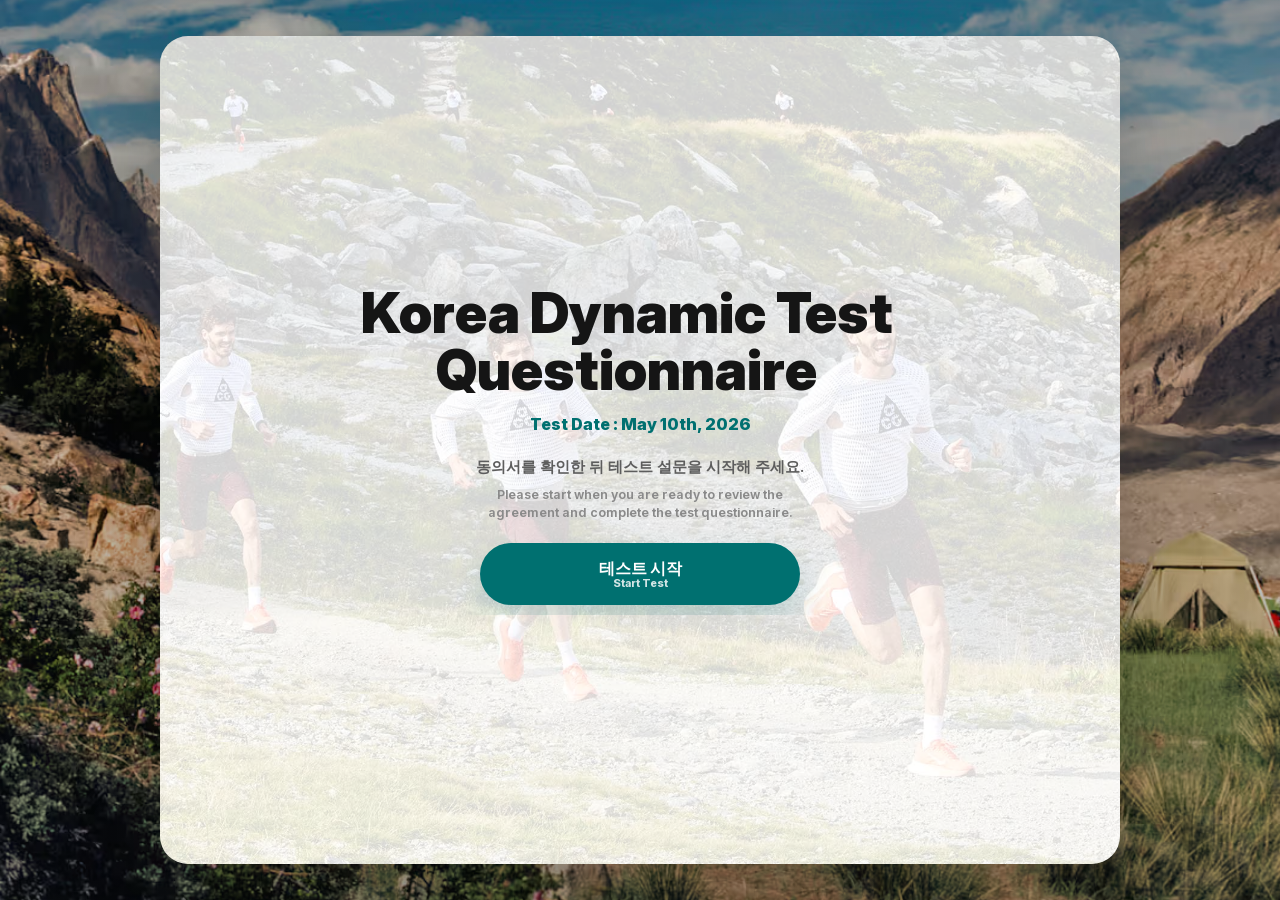
==== index.html @ 6adc4cdc "Connect dashboard to Excel response flow" ====
<!doctype html>
<html lang="ko">
  <head>
    <meta charset="utf-8">
    <meta name="viewport" content="width=device-width, initial-scale=1, viewport-fit=cover">
    <title>Korea Dynamic Test Questionnaire</title>
    <link rel="preload" href="./assets/fonts/InterVariable.woff2" as="font" type="font/woff2" crossorigin>
    <link rel="stylesheet" href="./styles.css?v=20260427-final-preference-stack">
  </head>
  <body>
    <main class="stage" aria-live="polite">
      <section class="phone" aria-label="Korea Dynamic Test Questionnaire">
        <button class="profile-button" id="settingsButton" type="button" aria-label="Settings" hidden>
          <svg viewBox="0 0 24 24" aria-hidden="true">
            <circle cx="12" cy="8" r="3.2"></circle>
            <path d="M5.6 20c.7-3.4 3.1-5.5 6.4-5.5s5.7 2.1 6.4 5.5"></path>
            <path d="M8 22h8"></path>
          </svg>
        </button>

        <section class="masthead">
          <p class="kicker" id="kicker">Korea Dynamic Test Questionnaire</p>
          <h1 id="screenTitle"></h1>
          <p class="screen-meta" id="screenMeta" hidden></p>
        </section>

        <section class="content" id="content"></section>

        <footer class="bottom-nav">
          <div class="footer-progress" aria-label="Survey progress">
            <span class="progress-count" id="progressCount">1/29</span>
            <div class="progress-track">
              <span id="progressBar"></span>
            </div>
          </div>
          <div class="nav-actions">
            <button class="fab secondary" id="backButton" type="button" aria-label="Previous">
              <svg viewBox="0 0 24 24" aria-hidden="true">
                <path d="M15 6l-6 6 6 6"></path>
              </svg>
            </button>
            <button class="fab" id="nextButton" type="button" aria-label="Next">
              <svg viewBox="0 0 24 24" aria-hidden="true">
                <path d="M9 6l6 6-6 6"></path>
              </svg>
            </button>
          </div>
        </footer>
      </section>
    </main>

    <dialog class="settings" id="settingsDialog" hidden>
      <form method="dialog" class="settings-form">
        <h2>Submission</h2>
        <label for="flowUrl">Test endpoint URL</label>
        <input id="flowUrl" type="url" autocomplete="off" spellcheck="false">
        <p id="settingsHint">Production uses the Microsoft 365 SharePoint list when opened from SharePoint.</p>
        <menu>
          <button value="cancel" type="submit">Close</button>
          <button id="saveSettings" value="default" type="button">Save</button>
        </menu>
      </form>
    </dialog>

    <script src="./app.js?v=20260429-live-excel"></script>
  </body>
</html>
---- styles.css ----
@font-face {
  font-family: "Inter";
  src: url("./assets/fonts/InterVariable.woff2") format("woff2");
  font-display: swap;
  font-style: normal;
  font-weight: 100 900;
}

@font-face {
  font-family: "Inter";
  src: url("./assets/fonts/InterVariable-Italic.woff2") format("woff2");
  font-display: swap;
  font-style: italic;
  font-weight: 100 900;
}

:root {
  --accent: #007070;
  --accent-soft: #e5f4f4;
  --ink: #151515;
  --muted: #8b8b8b;
  --line: #e9e9e9;
  --paper: #ffffff;
  --canvas: #d9d9d9;
  --danger: #a73434;
  --shadow: 0 34px 86px rgba(0, 0, 0, 0.22);
}

* {
  box-sizing: border-box;
}

html,
body {
  min-width: 320px;
  min-height: 100%;
}

body {
  margin: 0;
  background:
    linear-gradient(180deg, rgba(11, 20, 19, 0.16), rgba(11, 20, 19, 0.34)),
    url("./assets/page-background.avif") center / cover fixed,
    var(--canvas);
  color: var(--ink);
  font-family: "Inter", "Apple SD Gothic Neo", "Malgun Gothic", "Noto Sans KR", ui-sans-serif, system-ui, -apple-system, BlinkMacSystemFont, "Segoe UI", sans-serif;
  letter-spacing: 0;
}

button,
input,
textarea {
  font: inherit;
  letter-spacing: 0;
}

[hidden] {
  display: none !important;
}

.stage {
  min-height: 100svh;
  display: grid;
  place-items: center;
  padding: 24px;
}

.phone {
  position: relative;
  isolation: isolate;
  width: min(390px, calc(100vw - 32px));
  height: min(844px, calc(100svh - 48px));
  min-height: 680px;
  display: grid;
  grid-template-columns: minmax(0, 1fr);
  grid-template-rows: auto minmax(0, 1fr) 112px;
  overflow: hidden;
  background: var(--paper);
  border-radius: 28px;
  box-shadow: var(--shadow);
  padding: 0 34px;
}

.phone::before {
  content: "";
  position: absolute;
  inset: 0;
  z-index: 0;
  background-image: url("./assets/background.avif");
  background-position: center;
  background-size: cover;
  opacity: 0;
  pointer-events: none;
  transform: scale(1.02);
  transition: opacity 220ms ease;
}

.phone.has-page-background::before {
  opacity: 0.18;
}

.phone.is-start {
  grid-template-rows: auto auto;
  align-content: center;
  row-gap: 22px;
}

.profile-button {
  position: absolute;
  z-index: 1;
  top: 22px;
  right: 30px;
  width: 28px;
  height: 28px;
  display: grid;
  place-items: center;
  padding: 0;
  border: 0;
  background: transparent;
  color: #686868;
  cursor: pointer;
}

.profile-button svg {
  width: 22px;
  height: 22px;
  fill: none;
  stroke: currentColor;
  stroke-width: 1.9;
  stroke-linecap: round;
  stroke-linejoin: round;
}

.masthead {
  position: relative;
  z-index: 1;
  min-width: 0;
  padding-top: 52px;
}

.phone.is-start .masthead {
  padding-top: 0;
  text-align: center;
}

.kicker {
  display: none;
  margin: 0 0 36px;
  font-size: 22px;
  font-weight: 850;
  line-height: 1.1;
}

#screenTitle {
  max-width: 100%;
  min-height: 0;
  margin: 0 0 4px;
  color: #595959;
  font-size: 18px;
  font-weight: 800;
  line-height: 1.2;
  overflow-wrap: anywhere;
  word-break: break-word;
}

.screen-title-ko,
.screen-title-en,
.screen-meta-ko,
.screen-meta-en,
.copy-ko,
.copy-en,
.button-ko,
.button-en,
.row-ko,
.row-en,
.scale-value-ko,
.scale-value-en,
.choice-label-ko,
.choice-label-en {
  display: block;
}

.screen-title-ko {
  overflow-wrap: normal;
  word-break: keep-all;
}

.screen-title-en {
  margin-top: 4px;
  color: #8a8a8a;
  font-size: 0.7em;
  font-weight: 760;
  line-height: 1.16;
}

.phone.is-start #screenTitle {
  color: var(--ink);
  font-size: clamp(34px, 7.4vw, 56px);
  font-weight: 880;
  line-height: 1.02;
}

.phone.is-start #screenTitle .screen-title-en {
  margin-top: 12px;
  color: #5f6664;
  font-size: clamp(15px, 2.2vw, 19px);
  font-weight: 760;
  line-height: 1.18;
}

.screen-meta {
  margin: 16px 0 0;
  color: var(--accent);
  font-size: 16px;
  font-weight: 850;
  line-height: 1.2;
}

.screen-meta-en {
  margin-top: 4px;
  color: rgba(0, 112, 112, 0.66);
  font-size: 0.78em;
  font-weight: 760;
}

.progress-track {
  width: 100%;
  height: 4px;
  overflow: hidden;
  background: #eeeeee;
  border-radius: 999px;
}

.progress-track span {
  display: block;
  width: 0;
  height: 100%;
  background: var(--accent);
  border-radius: inherit;
  transition: width 240ms ease;
}

.content {
  position: relative;
  z-index: 1;
  min-width: 0;
  width: 100%;
  min-height: 0;
  overflow-x: hidden;
  overflow-y: auto;
  padding: 6px 2px 10px;
  scrollbar-width: none;
}

.phone.is-start .content {
  display: grid;
  align-content: start;
  justify-items: center;
  padding-top: 0;
  text-align: center;
}

.content::-webkit-scrollbar {
  display: none;
}

.question-copy {
  max-width: 100%;
  margin: 0 0 22px;
  color: #696969;
  font-size: 14px;
  font-weight: 700;
  line-height: 1.45;
  white-space: pre-line;
  overflow-wrap: anywhere;
  word-break: break-word;
}

.localized-copy {
  white-space: normal;
}

.copy-block {
  white-space: pre-line;
}

.question-copy .copy-en,
.submit-copy .copy-en,
.start-copy .copy-en {
  margin-top: 8px;
  color: #8a8a8a;
  font-size: 0.82em;
  font-weight: 650;
  line-height: 1.42;
}

.agreement-copy .copy-ko {
  color: #4e4e4e;
}

.agreement-copy .copy-en {
  margin-top: 18px;
  padding-top: 16px;
  border-top: 1px solid rgba(0, 112, 112, 0.16);
}

.question-copy.intro {
  color: #565656;
  font-weight: 650;
}

.question-copy a {
  color: var(--accent);
  text-decoration: none;
  overflow-wrap: anywhere;
}

.survey-image-frame {
  position: relative;
  width: min(56%, 220px);
  min-height: clamp(82px, 15svh, 130px);
  margin: 0 auto 12px;
  overflow: hidden;
  border-radius: 8px;
  background: #f4f4f4;
}

.survey-image-frame.is-foot-entry {
  width: min(34%, 132px);
  min-height: clamp(54px, 8svh, 82px);
  margin-bottom: 10px;
}

.survey-image-frame.is-lace-secure {
  width: min(44%, 172px);
  min-height: clamp(64px, 10svh, 100px);
  margin-bottom: 10px;
}

.start-panel {
  display: grid;
  justify-items: center;
  gap: 22px;
  width: min(100%, 390px);
}

.start-copy {
  max-width: 330px;
  margin: 0;
  color: #5d5d5d;
  font-size: 15px;
  font-weight: 700;
  line-height: 1.45;
}

.primary-action {
  width: min(100%, 320px);
  min-height: 62px;
  border: 0;
  border-radius: 999px;
  background: var(--accent);
  color: #ffffff;
  padding: 0 24px;
  font-size: 16px;
  font-weight: 850;
  cursor: pointer;
  box-shadow: 0 16px 32px rgba(0, 112, 112, 0.18);
  transform: translateY(0) scale(1);
  transition:
    background-color 150ms ease,
    box-shadow 150ms ease,
    transform 150ms ease;
  -webkit-tap-highlight-color: transparent;
}

.button-ko {
  font-size: 1em;
  line-height: 1.1;
}

.button-en {
  margin-top: 1px;
  font-size: 0.68em;
  font-weight: 760;
  line-height: 0.96;
  opacity: 0.82;
}

.primary-action:hover {
  background: #008181;
  box-shadow: 0 18px 34px rgba(0, 112, 112, 0.22);
}

.primary-action:active {
  background: #005f5f;
  box-shadow: 0 8px 18px rgba(0, 112, 112, 0.18);
  transform: translateY(2px) scale(0.985);
}

.primary-action:focus-visible {
  outline: 3px solid rgba(0, 112, 112, 0.22);
  outline-offset: 4px;
}

.survey-image-frame.is-loaded {
  min-height: 0;
  background: transparent;
}

.survey-image-frame.is-error {
  display: grid;
  min-height: 154px;
  place-items: center;
  border: 1px solid #e2e2e2;
  color: #858585;
  font-size: 13px;
  font-weight: 750;
}

.image-skeleton {
  position: absolute;
  inset: 0;
  overflow: hidden;
  border-radius: inherit;
  background:
    linear-gradient(100deg, #eeeeee 0%, #f8f8f8 42%, #e9e9e9 72%),
    #f1f1f1;
}

.image-skeleton::before {
  content: "";
  position: absolute;
  inset: 0;
  transform: translateX(-100%);
  background: linear-gradient(90deg, transparent, rgba(255, 255, 255, 0.74), transparent);
  animation: image-skeleton-sweep 1.25s ease-in-out infinite;
}

.survey-image-frame.is-loaded .image-skeleton {
  opacity: 0;
  pointer-events: none;
  transition: opacity 180ms ease;
}

.survey-image-frame.is-error .image-skeleton {
  position: static;
  display: grid;
  place-items: center;
  background: transparent;
}

.survey-image-frame.is-error .image-skeleton::before,
.survey-image-frame.is-error .survey-image {
  display: none;
}

.survey-image {
  display: block;
  width: 100%;
  max-width: 100%;
  height: auto;
  object-fit: contain;
  border-radius: 8px;
  background: transparent;
  opacity: 0;
  transform: translateY(3px);
  transition: opacity 180ms ease, transform 180ms ease;
}

.survey-image-frame.is-loaded .survey-image {
  opacity: 1;
  transform: translateY(0);
}

@keyframes image-skeleton-sweep {
  100% {
    transform: translateX(100%);
  }
}

.strava-route-card {
  width: 100%;
  min-height: 390px;
  margin: 0 0 18px;
  overflow: hidden;
  border-radius: 8px;
  background: #f3f3f3;
}

.strava-route-card iframe {
  width: 100% !important;
  max-width: 100% !important;
  min-width: 0 !important;
  border: 0;
  border-radius: 8px;
}

.strava-pending-card {
  width: 100%;
  margin: 0 0 16px;
  padding: clamp(20px, 4.2vw, 30px);
  border: 1px solid rgba(0, 112, 112, 0.14);
  border-radius: 10px;
  background:
    linear-gradient(135deg, rgba(0, 112, 112, 0.08), rgba(255, 255, 255, 0) 42%),
    #ffffff;
  box-shadow: 0 18px 34px rgba(14, 36, 34, 0.08);
}

.strava-pending-badge {
  display: inline-flex;
  align-items: center;
  min-height: 24px;
  padding: 0 10px;
  border-radius: 999px;
  background: rgba(0, 112, 112, 0.1);
  color: var(--accent);
  font-size: 11px;
  font-weight: 860;
  letter-spacing: 0.04em;
}

.strava-pending-card h2 {
  margin: 12px 0 6px;
  color: #242424;
  font-size: clamp(21px, 3.6vw, 28px);
  font-weight: 880;
  line-height: 1.05;
}

.strava-pending-location {
  margin: 0;
  color: #6e7774;
  font-size: 14px;
  font-weight: 740;
  line-height: 1.35;
}

.strava-pending-details {
  display: grid;
  grid-template-columns: repeat(2, minmax(0, 1fr));
  gap: 12px;
  margin: 18px 0 18px;
}

.strava-pending-details div {
  min-width: 0;
  padding-top: 12px;
  border-top: 1px solid rgba(0, 112, 112, 0.16);
}

.strava-pending-details dt {
  color: #87918e;
  font-size: 11px;
  font-weight: 820;
  text-transform: uppercase;
}

.strava-pending-details dd {
  margin: 5px 0 0;
  color: #2d3533;
  font-size: 13px;
  font-weight: 780;
  line-height: 1.32;
}

.strava-pending-route {
  display: grid;
  grid-template-columns: 14px 1fr 14px 1fr 14px;
  align-items: center;
  margin: 0 0 16px;
}

.strava-pending-route span {
  width: 14px;
  height: 14px;
  border: 3px solid var(--accent);
  border-radius: 50%;
  background: #ffffff;
}

.strava-pending-route i {
  height: 3px;
  border-radius: 999px;
  background: linear-gradient(90deg, rgba(0, 112, 112, 0.25), rgba(0, 112, 112, 0.75));
}

.strava-pending-link {
  display: inline-flex;
  align-items: center;
  justify-content: center;
  min-height: 42px;
  padding: 0 18px;
  border-radius: 999px;
  background: var(--accent);
  color: #ffffff;
  font-size: 13px;
  font-weight: 850;
  text-decoration: none;
  transition: transform 150ms ease, background 150ms ease;
}

.strava-pending-link:active {
  transform: scale(0.98);
}

.choice-list {
  display: grid;
  gap: 14px;
}

.choice {
  min-height: 42px;
  width: 100%;
  border: 2px solid #9d9d9d;
  border-radius: 999px;
  background: transparent;
  color: #707070;
  padding: 8px 16px;
  font-size: 13px;
  font-weight: 800;
  line-height: 1.2;
  text-align: center;
  overflow-wrap: anywhere;
  cursor: pointer;
  transition: background 150ms ease, border-color 150ms ease, color 150ms ease, transform 150ms ease;
}

.choice:hover,
.choice:focus-visible {
  border-color: var(--accent);
  color: var(--accent);
}

.choice.is-selected {
  border-color: var(--accent);
  background: var(--accent);
  color: #ffffff;
}

.matrix {
  display: grid;
  gap: 22px;
}

.matrix.is-single-response {
  gap: 14px;
}

.matrix-row {
  display: grid;
  gap: 8px;
}

.matrix-row + .matrix-row {
  margin-top: 8px;
  padding-top: 18px;
}

.matrix-row + .matrix-row::before {
  display: none;
}

.matrix-row + .matrix-row .row-title {
  color: var(--accent);
}

.row-title {
  color: #444444;
  font-size: 16px;
  font-weight: 850;
  line-height: 1.1;
}

.row-en {
  margin-top: 3px;
  color: #8b8b8b;
  font-size: 0.78em;
  font-weight: 780;
}

.answer-scale {
  --pos: 50%;
  --marker-selected-color: var(--accent);
  --marker-selected-shadow: rgba(0, 112, 112, 0.22);
  width: 100%;
  max-width: 560px;
  display: grid;
  gap: 12px;
  margin-inline: auto;
  padding-top: 0;
}

.scale-readout {
  min-height: 30px;
  display: flex;
  align-items: baseline;
}

.scale-value {
  max-width: 100%;
  color: #242424;
  font-size: 24px;
  font-weight: 860;
  line-height: 1.08;
  overflow-wrap: anywhere;
}

.scale-value-en {
  margin-top: 3px;
  color: inherit;
  font-size: 0.58em;
  font-weight: 760;
  line-height: 1.18;
  opacity: 0.82;
}

.marker-scale .scale-readout {
  justify-content: center;
  text-align: center;
}

.liking-scale .scale-readout {
  justify-content: center;
  text-align: center;
}

.marker-scale .scale-value {
  color: var(--marker-selected-color);
  font-size: 22px;
  text-align: center;
}

.marker-scale.is-empty .scale-value {
  visibility: hidden;
}

.liking-scale {
  --face-size: 34px;
}

.liking-control {
  position: relative;
  height: 50px;
}

.liking-range {
  position: absolute;
  inset: 0;
  z-index: 3;
  width: 100%;
  height: 100%;
  margin: 0;
  opacity: 0;
  cursor: grab;
}

.liking-range:active {
  cursor: grabbing;
}

.liking-range:focus-visible + .face-slider .rating-face-thumb {
  outline: 3px solid rgba(0, 112, 112, 0.22);
  outline-offset: 4px;
}

.face-slider {
  position: absolute;
  top: 0;
  right: calc(var(--face-size) / 2);
  bottom: 0;
  left: calc(var(--face-size) / 2);
  pointer-events: none;
}

.face-rail {
  position: absolute;
  left: 0;
  right: 0;
  top: 50%;
  height: 6px;
  border-radius: 999px;
  background: linear-gradient(
    90deg,
    rgba(217, 90, 47, 0.78) 0%,
    rgba(220, 150, 52, 0.76) 25%,
    rgba(224, 198, 56, 0.72) 50%,
    rgba(187, 207, 72, 0.74) 75%,
    rgba(92, 165, 64, 0.8) 100%
  );
  transform: translateY(-50%);
  box-shadow:
    inset 0 1px 1px rgba(255, 255, 255, 0.58),
    inset 0 -1px 1px rgba(22, 35, 33, 0.1);
}

.face-rail::before {
  content: "";
  position: absolute;
  inset: 0 auto 0 0;
  width: var(--pos);
  border-radius: inherit;
  background: rgba(255, 255, 255, 0.18);
  mix-blend-mode: screen;
}

.face-stops {
  position: absolute;
  inset: 0;
}

.face-stops span {
  position: absolute;
  top: 50%;
  left: 0;
  width: 7px;
  height: 7px;
  border-radius: 50%;
  background: #f8fbfa;
  box-shadow: 0 0 0 1px rgba(0, 112, 112, 0.12);
  transform: translate(-50%, -50%);
}

.face-stops span:nth-child(2) {
  left: 25%;
}

.face-stops span:nth-child(3) {
  left: 50%;
}

.face-stops span:nth-child(4) {
  left: 75%;
}

.face-stops span:nth-child(5) {
  left: 100%;
}

.rating-face-thumb {
  position: absolute;
  left: var(--pos);
  top: 50%;
  width: var(--face-size);
  box-shadow:
    inset 4px 5px 9px rgba(255, 255, 255, 0.3),
    inset -6px -8px 12px rgba(0, 0, 0, 0.14),
    0 8px 16px rgba(19, 32, 31, 0.16);
  transform: translate(-50%, -50%);
  transition: left 180ms ease;
}

.scale-labels {
  display: flex;
  justify-content: space-between;
  gap: 18px;
  color: #69716f;
  font-size: 13px;
  font-weight: 820;
  line-height: 1.18;
  text-transform: uppercase;
}

.scale-labels > span {
  max-width: 48%;
}

.scale-labels > span:last-child {
  text-align: right;
}

.choice-label-ko {
  text-transform: none;
}

.choice-label-en {
  margin-top: 3px;
  color: #8c9693;
  font-size: 0.82em;
  font-weight: 760;
  text-transform: uppercase;
}

.scale-labels.numeric {
  font-size: 13px;
  text-transform: none;
}

.marker-rail {
  --count: 6;
  position: relative;
  display: grid;
  grid-template-columns: repeat(var(--count), minmax(0, 1fr));
  align-items: center;
  min-height: 54px;
}

.marker-rail::before {
  content: "";
  position: absolute;
  left: calc(100% / var(--count) / 2);
  right: calc(100% / var(--count) / 2);
  top: 50%;
  height: 6px;
  border-radius: 999px;
  background: #bcc5c2;
  box-shadow:
    inset 0 1px 1px rgba(255, 255, 255, 0.6),
    inset 0 -1px 1px rgba(22, 35, 33, 0.08);
  transform: translateY(-50%);
}

.marker-scale.is-quality-scale .marker-rail::before {
  background: linear-gradient(
    90deg,
    rgba(200, 79, 67, 0.78) 0%,
    rgba(216, 118, 61, 0.76) 24%,
    rgba(195, 155, 56, 0.72) 48%,
    rgba(51, 140, 102, 0.76) 74%,
    rgba(0, 112, 112, 0.82) 100%
  );
}

.marker-scale.is-quality-scale[data-scale-tone="ideal-center"] .marker-rail::before {
  background: linear-gradient(
    90deg,
    rgba(200, 79, 67, 0.78) 0%,
    rgba(216, 118, 61, 0.75) 23%,
    rgba(0, 112, 112, 0.84) 50%,
    rgba(216, 118, 61, 0.75) 77%,
    rgba(200, 79, 67, 0.78) 100%
  );
}

.marker-button {
  position: relative;
  z-index: 1;
  justify-self: center;
  width: clamp(34px, 9vw, 42px);
  height: clamp(34px, 9vw, 42px);
  padding: 0;
  border: 0;
  border-radius: 50%;
  background: transparent;
  cursor: pointer;
  display: grid;
  place-items: center;
  -webkit-tap-highlight-color: transparent;
  transition: transform 140ms ease;
}

.marker-button::before,
.marker-button::after {
  content: "";
  position: absolute;
  border-radius: 50%;
  transition: transform 150ms ease, opacity 150ms ease, background-color 150ms ease, box-shadow 150ms ease;
}

.marker-button::before {
  z-index: 2;
  width: 7px;
  height: 7px;
  background: #f8fbfa;
  box-shadow: 0 0 0 1px rgba(0, 112, 112, 0.14);
}

.marker-button::after {
  z-index: 1;
  width: 32px;
  height: 32px;
  background: var(--marker-selected-shadow);
  opacity: 0;
  transform: scale(0.58);
}

.marker-button.is-selected {
  background: transparent;
}

.marker-button.is-selected::before {
  width: 14px;
  height: 14px;
  background: var(--marker-selected-color);
  box-shadow: 0 7px 14px rgba(16, 28, 27, 0.13);
}

.marker-button.is-selected::after {
  opacity: 1;
  transform: scale(1);
}

.marker-button:active {
  transform: scale(0.92);
}

.marker-button:focus-visible {
  outline: 3px solid rgba(0, 112, 112, 0.22);
  outline-offset: 4px;
}

.matrix-options {
  display: grid;
  gap: 10px;
  grid-template-columns: repeat(2, minmax(0, 1fr));
}

.matrix-options.rating {
  grid-template-columns: repeat(5, minmax(0, 1fr));
  gap: 8px;
}

.matrix-options.rating .choice {
  min-height: 76px;
  padding: 4px 0;
}

.value-1 {
  --rating-color: #d95a2f;
  --rating-soft: #fff0ea;
  --rating-border: #e39a83;
  --rating-mouth: #4a2418;
}

.value-2 {
  --rating-color: #dc9634;
  --rating-soft: #fff6e6;
  --rating-border: #e6bd77;
  --rating-mouth: #4b2d17;
}

.value-3 {
  --rating-color: #e0c638;
  --rating-soft: #fffbe5;
  --rating-border: #d8c969;
  --rating-mouth: #463719;
}

.value-4 {
  --rating-color: #bbcf48;
  --rating-soft: #f8fbe5;
  --rating-border: #c5d76f;
  --rating-mouth: #34410f;
}

.value-5 {
  --rating-color: #5ca540;
  --rating-soft: #eef8ea;
  --rating-border: #8fc780;
  --rating-mouth: #243618;
}

.rating-face {
  position: relative;
  display: inline-block;
  flex: 0 0 auto;
  aspect-ratio: 1;
  border-radius: 50%;
  background:
    radial-gradient(circle at 34% 28%, rgba(255, 255, 255, 0.66), rgba(255, 255, 255, 0) 28%),
    radial-gradient(circle at 68% 74%, rgba(0, 0, 0, 0.16), rgba(0, 0, 0, 0) 42%),
    var(--rating-color);
  box-shadow:
    inset 4px 5px 9px rgba(255, 255, 255, 0.3),
    inset -6px -8px 12px rgba(0, 0, 0, 0.14),
    0 6px 12px rgba(0, 0, 0, 0.08);
}

.rating-face::before,
.rating-face::after {
  content: "";
  position: absolute;
  top: 34%;
  width: 9%;
  height: 14%;
  border-radius: 50%;
  background: #3e2b1d;
}

.rating-face::before {
  left: 31%;
}

.rating-face::after {
  left: 60%;
}

.rating-face-mini {
  width: 42px;
}

.rating-mouth {
  position: absolute;
  left: 50%;
  top: 62%;
  width: 42%;
  height: 20%;
  transform: translateX(-50%);
}

.value-1 .rating-mouth {
  top: 66%;
  width: 43%;
  border-top: 4px solid var(--rating-mouth);
  border-radius: 50% 50% 0 0;
}

.value-2 .rating-mouth {
  top: 67%;
  width: 36%;
  border-top: 3px solid var(--rating-mouth);
  border-radius: 50% 50% 0 0;
}

.value-3 .rating-mouth {
  top: 68%;
  width: 38%;
  height: 0;
  border-top: 3px solid var(--rating-mouth);
  border-radius: 999px;
}

.value-4 .rating-mouth {
  top: 57%;
  width: 38%;
  border-bottom: 4px solid var(--rating-mouth);
  border-radius: 0 0 50% 50%;
}

.value-5 .rating-mouth {
  top: 56%;
  width: 42%;
  height: 23%;
  border-radius: 0 0 999px 999px;
  background: var(--rating-mouth);
}

.rating-choice {
  display: inline-flex;
  flex-direction: column;
  align-items: center;
  justify-content: center;
  gap: 4px;
  border: 0;
  border-radius: 18px;
  background: transparent;
  color: #333333;
  padding-inline: 0;
}

.rating-choice:hover,
.rating-choice:focus-visible {
  color: #303030;
  box-shadow: inset 0 0 0 2px var(--rating-border);
}

.rating-choice.is-selected {
  background: var(--rating-soft);
  color: #242424;
  box-shadow:
    inset 0 0 0 2px var(--rating-color),
    0 12px 22px rgba(0, 0, 0, 0.1);
  transform: translateY(-1px);
}

.rating-choice.is-selected .rating-face {
  box-shadow:
    inset 4px 5px 9px rgba(255, 255, 255, 0.3),
    inset -6px -8px 12px rgba(0, 0, 0, 0.14),
    0 0 0 4px rgba(255, 255, 255, 0.78);
}

.rating-choice-number {
  font-size: 15px;
  font-weight: 850;
  line-height: 1;
}

.text-answer {
  width: 100%;
  min-height: 48px;
  border: 2px solid #b8b8b8;
  border-radius: 8px;
  padding: 14px 16px;
  color: #373737;
  background: #ffffff;
  font-size: 15px;
  font-weight: 650;
  line-height: 1.35;
  resize: none;
  outline: none;
}

.text-answer:focus {
  border-color: var(--accent);
  box-shadow: 0 0 0 4px var(--accent-soft);
}

textarea.text-answer {
  min-height: 156px;
}

.final-preference-panel {
  display: grid;
  gap: 22px;
}

.final-preference-copy {
  margin-bottom: 4px;
}

.preference-block {
  display: grid;
  gap: 12px;
}

.preference-question {
  display: block;
  margin: 0;
  color: #3f3f3f;
  font-size: 16px;
  font-weight: 860;
  line-height: 1.22;
}

.preference-question-ko {
  display: block;
  overflow-wrap: normal;
  word-break: keep-all;
}

.preference-question-en {
  display: block;
  margin-top: 4px;
  color: #8a8a8a;
  font-size: 0.78em;
  font-weight: 760;
}

.preference-choice-grid {
  display: grid;
  grid-template-columns: repeat(2, minmax(0, 1fr));
  gap: 10px;
}

.preference-card {
  min-height: 82px;
  border: 2px solid #d4d4d4;
  border-radius: 14px;
  padding: 16px 12px;
  background: rgba(255, 255, 255, 0.82);
  color: #4a4a4a;
  font: inherit;
  text-align: center;
  cursor: pointer;
  transition:
    border-color 160ms ease,
    background-color 160ms ease,
    color 160ms ease,
    transform 160ms ease;
  -webkit-tap-highlight-color: transparent;
}

.preference-card:hover,
.preference-card:focus-visible {
  border-color: var(--accent);
  outline: none;
  transform: translateY(-1px);
}

.preference-card:active {
  transform: translateY(1px) scale(0.98);
}

.preference-card.is-selected {
  border-color: var(--accent);
  background: var(--accent);
  color: #ffffff;
}

.preference-card-ko {
  display: block;
  font-size: 17px;
  font-weight: 890;
  line-height: 1.05;
  overflow-wrap: normal;
  word-break: keep-all;
}

.preference-card-en {
  display: block;
  margin-top: 6px;
  font-size: 12px;
  font-weight: 760;
  line-height: 1.1;
  opacity: 0.84;
}

.preference-reason {
  min-height: 148px;
}

.submit-copy {
  margin: 0 0 18px;
  color: #666666;
  font-size: 14px;
  font-weight: 700;
  line-height: 1.45;
}

.submit-button {
  position: relative;
  isolation: isolate;
  display: grid;
  place-items: center;
  width: 100%;
  min-height: 52px;
  overflow: hidden;
  border: 0;
  border-radius: 999px;
  background: var(--accent);
  color: #ffffff;
  font-size: 16px;
  font-weight: 850;
  cursor: pointer;
  transform: translateY(0) scale(1);
  transition:
    background-color 150ms ease,
    box-shadow 150ms ease,
    transform 150ms ease;
  -webkit-tap-highlight-color: transparent;
}

.submit-button::before,
.submit-button::after {
  content: "";
  position: absolute;
  inset: 0;
  pointer-events: none;
  opacity: 0;
}

.submit-button::before {
  z-index: 0;
  width: 0;
  border-radius: inherit;
  background: linear-gradient(90deg, #008686, #20b6aa);
}

.submit-button::after {
  z-index: 1;
  width: 42%;
  background: linear-gradient(90deg, transparent, rgba(255, 255, 255, 0.34), transparent);
  transform: translateX(-130%);
}

.submit-button-label {
  position: relative;
  z-index: 2;
}

.submit-button:disabled {
  cursor: wait;
  opacity: 1;
}

.submit-button:not(:disabled):hover {
  background: #008181;
  box-shadow: 0 14px 26px rgba(0, 112, 112, 0.16);
}

.submit-button:not(:disabled):active {
  background: #005f5f;
  box-shadow: 0 8px 18px rgba(0, 112, 112, 0.14);
  transform: translateY(2px) scale(0.985);
}

.submit-button.is-submitting::before {
  opacity: 1;
  animation: submit-progress-fill 5.4s cubic-bezier(0.2, 0.85, 0.25, 1) forwards;
}

.submit-button.is-submitting::after {
  opacity: 1;
  animation: submit-progress-sheen 1.15s ease-in-out infinite;
}

.submit-button.is-submitted {
  background: #007a70;
}

.submit-button.is-submitted::before {
  width: 100%;
  opacity: 1;
  background: linear-gradient(90deg, #007070, #009681);
}

.submit-button.is-submitted:disabled {
  cursor: default;
}

@keyframes submit-progress-fill {
  0% {
    width: 8%;
  }

  48% {
    width: 62%;
  }

  82% {
    width: 86%;
  }

  100% {
    width: 94%;
  }
}

@keyframes submit-progress-sheen {
  100% {
    transform: translateX(260%);
  }
}

.submit-status {
  min-height: 44px;
  margin-top: 16px;
  color: #686868;
  font-size: 13px;
  font-weight: 700;
  line-height: 1.35;
  white-space: pre-line;
}

.submit-status.error {
  color: var(--danger);
}

.bottom-nav {
  position: relative;
  z-index: 1;
  min-width: 0;
  display: flex;
  align-items: center;
  min-height: 112px;
}

.bottom-nav.no-actions .footer-progress {
  width: 100%;
  max-width: 100%;
  padding-right: 0;
}

.footer-progress {
  width: calc(100% - 132px);
  max-width: calc(100% - 132px);
  display: grid;
  gap: 9px;
  min-width: 0;
  padding-right: 18px;
}

.progress-count {
  color: #8d8d8d;
  font-size: 13px;
  font-weight: 850;
  line-height: 1;
}

.nav-actions {
  position: absolute;
  right: 0;
  bottom: 38px;
  display: inline-flex;
  gap: 10px;
}

.nav-actions[hidden] {
  display: none !important;
}

.fab {
  width: 54px;
  height: 54px;
  display: grid;
  place-items: center;
  border: 0;
  border-radius: 50%;
  background: #ffffff;
  color: #8c8c8c;
  box-shadow: 0 14px 30px rgba(0, 0, 0, 0.09);
  cursor: pointer;
}

.fab svg {
  width: 20px;
  height: 20px;
  fill: none;
  stroke: currentColor;
  stroke-width: 2.4;
  stroke-linecap: round;
  stroke-linejoin: round;
}

.fab.secondary {
  border: 1px solid #e4e4e4;
  background: #f8f8f8;
  color: #777777;
}

.phone.is-agreement .fab.secondary {
  display: none;
}

.fab.agreement-confirm {
  width: 116px;
  height: 50px;
  border-radius: 999px;
  background: var(--accent);
  color: #ffffff;
  font-size: 14px;
  font-weight: 850;
  box-shadow: 0 14px 30px rgba(0, 112, 112, 0.16);
}

.fab.agreement-confirm:hover {
  background: #008181;
}

.fab.agreement-confirm:active {
  background: #005f5f;
  transform: translateY(2px) scale(0.985);
}

.fab:disabled {
  visibility: hidden;
  opacity: 0;
  cursor: default;
}

.settings {
  width: min(360px, calc(100vw - 32px));
  border: 0;
  border-radius: 8px;
  padding: 0;
  box-shadow: 0 30px 90px rgba(0, 0, 0, 0.26);
}

.settings::backdrop {
  background: rgba(0, 0, 0, 0.24);
}

.settings-form {
  display: grid;
  gap: 12px;
  padding: 22px;
}

.settings-form h2 {
  margin: 0;
  font-size: 18px;
}

.settings-form label,
.settings-form p {
  margin: 0;
  color: #666666;
  font-size: 13px;
  font-weight: 700;
}

.settings-form input {
  width: 100%;
  border: 2px solid #c8c8c8;
  border-radius: 8px;
  padding: 11px 12px;
  outline: none;
}

.settings-form input:focus {
  border-color: var(--accent);
}

.settings-form menu {
  display: flex;
  justify-content: flex-end;
  gap: 8px;
  margin: 4px 0 0;
  padding: 0;
}

.settings-form button {
  min-height: 38px;
  border: 1px solid #c7c7c7;
  border-radius: 8px;
  background: #ffffff;
  padding: 0 14px;
  font-weight: 800;
  cursor: pointer;
}

#saveSettings {
  border-color: var(--accent);
  background: var(--accent);
  color: #ffffff;
}

@media (min-width: 700px) and (max-width: 1023px) {
  .stage {
    padding: clamp(18px, 4vw, 40px);
  }

  .phone {
    width: min(760px, calc(100vw - 48px));
    height: min(980px, calc(100svh - 48px));
    min-height: min(760px, calc(100svh - 48px));
    padding-right: clamp(44px, 7vw, 72px);
    padding-left: clamp(44px, 7vw, 72px);
    grid-template-rows: auto minmax(0, 1fr) 112px;
    border-radius: 28px;
  }

  .masthead {
    padding-top: clamp(34px, 4.5svh, 54px);
  }

  .kicker {
    margin-bottom: 36px;
    font-size: clamp(24px, 2.6vw, 28px);
  }

  #screenTitle {
    max-width: 720px;
    font-size: clamp(20px, 2.1vw, 24px);
    line-height: 1.18;
  }

  .content {
    padding-top: 8px;
  }

  .question-copy,
  .submit-copy {
    max-width: 680px;
    font-size: 16px;
    line-height: 1.52;
  }

  .survey-image-frame {
    width: min(52%, 340px);
    max-width: 340px;
    min-height: clamp(120px, 20svh, 190px);
  }

  .survey-image-frame.is-foot-entry {
    width: min(28%, 188px);
    max-width: 188px;
    min-height: clamp(70px, 9.5svh, 108px);
  }

  .survey-image-frame.is-lace-secure {
    width: min(38%, 250px);
    max-width: 250px;
    min-height: clamp(92px, 14svh, 146px);
  }

  .strava-route-card {
    min-height: clamp(460px, 56svh, 640px);
  }

  .text-answer {
    min-height: 54px;
    font-size: 16px;
  }

  textarea.text-answer {
    min-height: 180px;
  }

  .matrix {
    gap: 26px;
  }

  .answer-scale {
    max-width: 640px;
    gap: 13px;
  }

  .scale-value {
    font-size: 25px;
  }

  .marker-scale .scale-value {
    font-size: 24px;
  }

  .matrix-options {
    gap: 12px;
  }

  .choice {
    min-height: 46px;
    padding: 0 18px;
  }
}

@media (min-width: 1024px) {
  .stage {
    padding: 36px 48px;
  }

  .phone {
    width: min(960px, calc(100vw - 96px));
    height: min(900px, calc(100svh - 72px));
    min-height: min(720px, calc(100svh - 72px));
    padding-right: clamp(58px, 6vw, 78px);
    padding-left: clamp(58px, 6vw, 78px);
    grid-template-rows: auto minmax(0, 1fr) 116px;
    border-radius: 28px;
  }

  .masthead {
    padding-top: clamp(36px, 4.8svh, 56px);
  }

  .kicker {
    margin-bottom: 40px;
    font-size: 28px;
  }

  #screenTitle {
    max-width: 780px;
    font-size: 23px;
    line-height: 1.18;
  }

  .content {
    padding: 8px 4px 10px;
  }

  .question-copy,
  .submit-copy {
    max-width: 760px;
    font-size: 16px;
    line-height: 1.52;
  }

  .survey-image-frame {
    width: min(50%, 390px);
    max-width: 390px;
    min-height: clamp(130px, 22svh, 210px);
  }

  .survey-image-frame.is-foot-entry {
    width: min(25%, 220px);
    max-width: 220px;
    min-height: clamp(78px, 10svh, 120px);
  }

  .survey-image-frame.is-lace-secure {
    width: min(34%, 280px);
    max-width: 280px;
    min-height: clamp(104px, 15svh, 158px);
  }

  .strava-route-card {
    min-height: clamp(480px, 58svh, 660px);
  }

  .text-answer {
    min-height: 56px;
    font-size: 16px;
  }

  textarea.text-answer {
    min-height: 190px;
  }

  .matrix {
    gap: 28px;
  }

  .answer-scale {
    max-width: 660px;
    gap: 14px;
  }

  .scale-value {
    font-size: 26px;
  }

  .marker-scale .scale-value {
    font-size: 25px;
  }

  .matrix-options {
    grid-template-columns: repeat(3, minmax(0, 1fr));
    gap: 12px;
  }

  .matrix-options.rating {
    grid-template-columns: repeat(5, minmax(0, 1fr));
  }

  .choice {
    min-height: 48px;
    padding: 0 18px;
  }

  .bottom-nav {
    min-height: 116px;
  }
}

@media (max-width: 520px) {
  body {
    background: var(--paper);
  }

  .stage {
    min-height: 100svh;
    padding: 0;
  }

  .phone {
    width: 100vw;
    height: 100svh;
    min-height: 0;
    border-radius: 0;
    box-shadow: none;
    padding-right: max(26px, env(safe-area-inset-right));
    padding-left: max(26px, env(safe-area-inset-left));
  }

  .phone.is-start {
    padding-right: max(30px, env(safe-area-inset-right));
    padding-left: max(30px, env(safe-area-inset-left));
  }

  .phone.is-start #screenTitle {
    font-size: clamp(32px, 10.8vw, 48px);
  }

  .screen-meta {
    margin-top: 14px;
    font-size: 15px;
  }

  .profile-button {
    right: max(22px, env(safe-area-inset-right));
  }

  .bottom-nav {
    min-height: 128px;
  }

  .nav-actions {
    bottom: max(58px, calc(env(safe-area-inset-bottom) + 36px));
  }

  .strava-pending-card {
    padding: 22px;
  }

  .strava-pending-details {
    grid-template-columns: 1fr;
    gap: 10px;
  }

  .matrix-options {
    grid-template-columns: 1fr;
  }

  .answer-scale {
    max-width: none;
    gap: 10px;
  }

  .scale-readout {
    min-height: 28px;
  }

  .scale-value {
    font-size: 22px;
  }

  .marker-scale .scale-value {
    font-size: 20px;
  }

  .liking-scale {
    --face-size: 32px;
  }

  .marker-rail {
    min-height: 46px;
  }

  .matrix-options.rating {
    grid-template-columns: repeat(5, minmax(0, 1fr));
  }
}

@media (max-height: 720px) {
  .phone {
    grid-template-rows: auto minmax(0, 1fr) 86px;
    min-height: 0;
  }

  .masthead {
    padding-top: 46px;
  }

  .kicker {
    margin-bottom: 26px;
    font-size: 20px;
  }

  #screenTitle {
    min-height: 0;
    margin-bottom: 4px;
  }

  .content {
    padding-top: 6px;
  }

  .answer-scale {
    gap: 9px;
  }

  .scale-readout {
    min-height: 26px;
  }

  .scale-value {
    font-size: 21px;
  }

  .marker-scale .scale-value {
    font-size: 19px;
  }

  .liking-control,
  .marker-rail {
    height: 44px;
    min-height: 44px;
  }

  .bottom-nav {
    min-height: 86px;
  }

  .nav-actions {
    bottom: 28px;
  }
}

@media (max-width: 520px) and (max-height: 720px) {
  .phone {
    grid-template-rows: auto minmax(0, 1fr) 104px;
  }

  .bottom-nav {
    min-height: 104px;
  }

  .nav-actions {
    bottom: max(42px, calc(env(safe-area-inset-bottom) + 28px));
  }
}
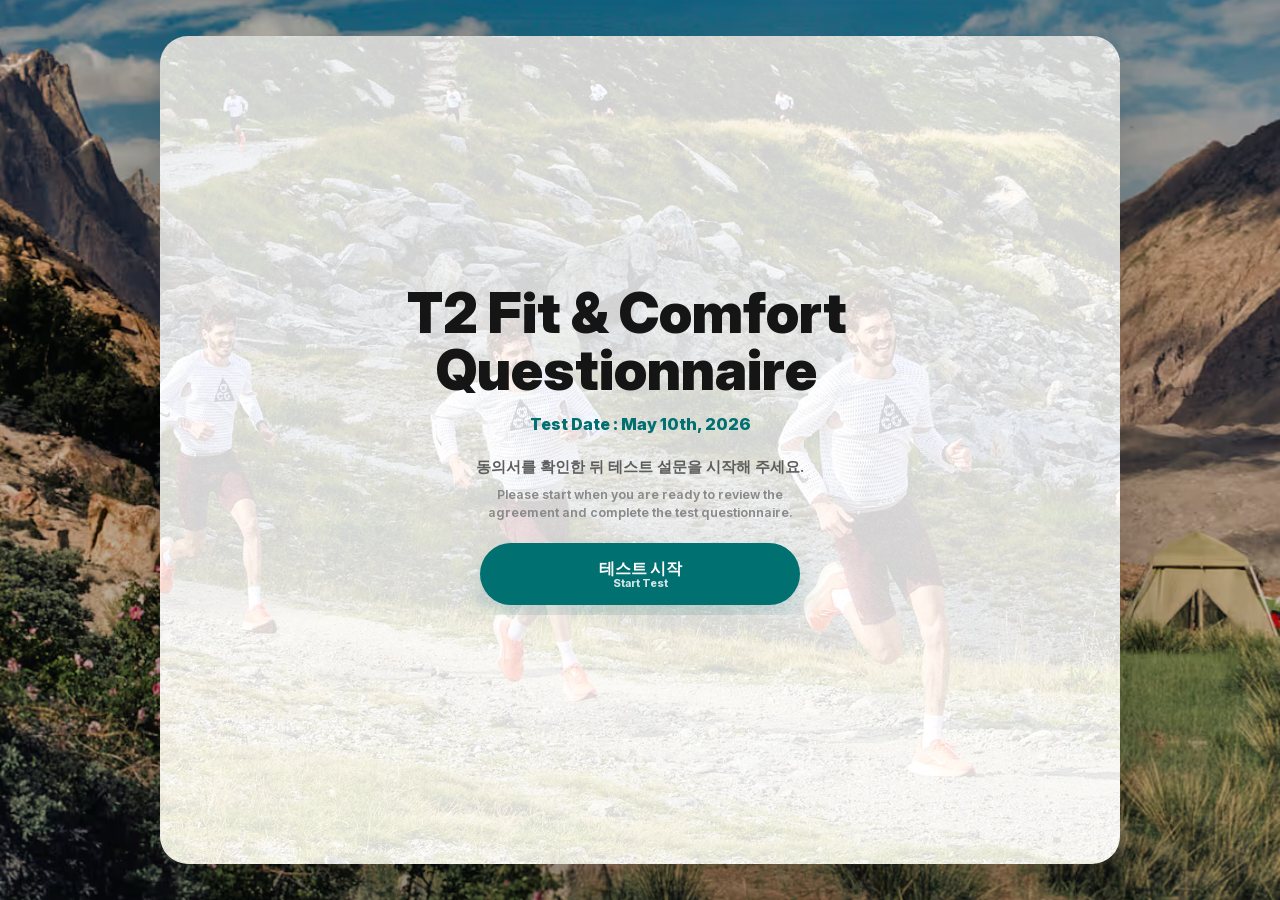
==== commit a8eb25af: "Rename survey title to T2 Fit Comfort" ====
--- a/index.html
+++ b/index.html
@@ -3,13 +3,13 @@
   <head>
     <meta charset="utf-8">
     <meta name="viewport" content="width=device-width, initial-scale=1, viewport-fit=cover">
-    <title>Korea Dynamic Test Questionnaire</title>
+    <title>T2 Fit & Comfort Questionnaire</title>
     <link rel="preload" href="./assets/fonts/InterVariable.woff2" as="font" type="font/woff2" crossorigin>
     <link rel="stylesheet" href="./styles.css?v=20260427-final-preference-stack">
   </head>
   <body>
     <main class="stage" aria-live="polite">
-      <section class="phone" aria-label="Korea Dynamic Test Questionnaire">
+      <section class="phone" aria-label="T2 Fit & Comfort Questionnaire">
         <button class="profile-button" id="settingsButton" type="button" aria-label="Settings" hidden>
           <svg viewBox="0 0 24 24" aria-hidden="true">
             <circle cx="12" cy="8" r="3.2"></circle>
@@ -19,7 +19,7 @@
         </button>
 
         <section class="masthead">
-          <p class="kicker" id="kicker">Korea Dynamic Test Questionnaire</p>
+          <p class="kicker" id="kicker">T2 Fit & Comfort Questionnaire</p>
           <h1 id="screenTitle"></h1>
           <p class="screen-meta" id="screenMeta" hidden></p>
         </section>
@@ -62,6 +62,6 @@
       </form>
     </dialog>
 
-    <script src="./app.js?v=20260429-live-excel"></script>
+    <script src="./app.js?v=20260429-t2-fit-title"></script>
   </body>
 </html>
